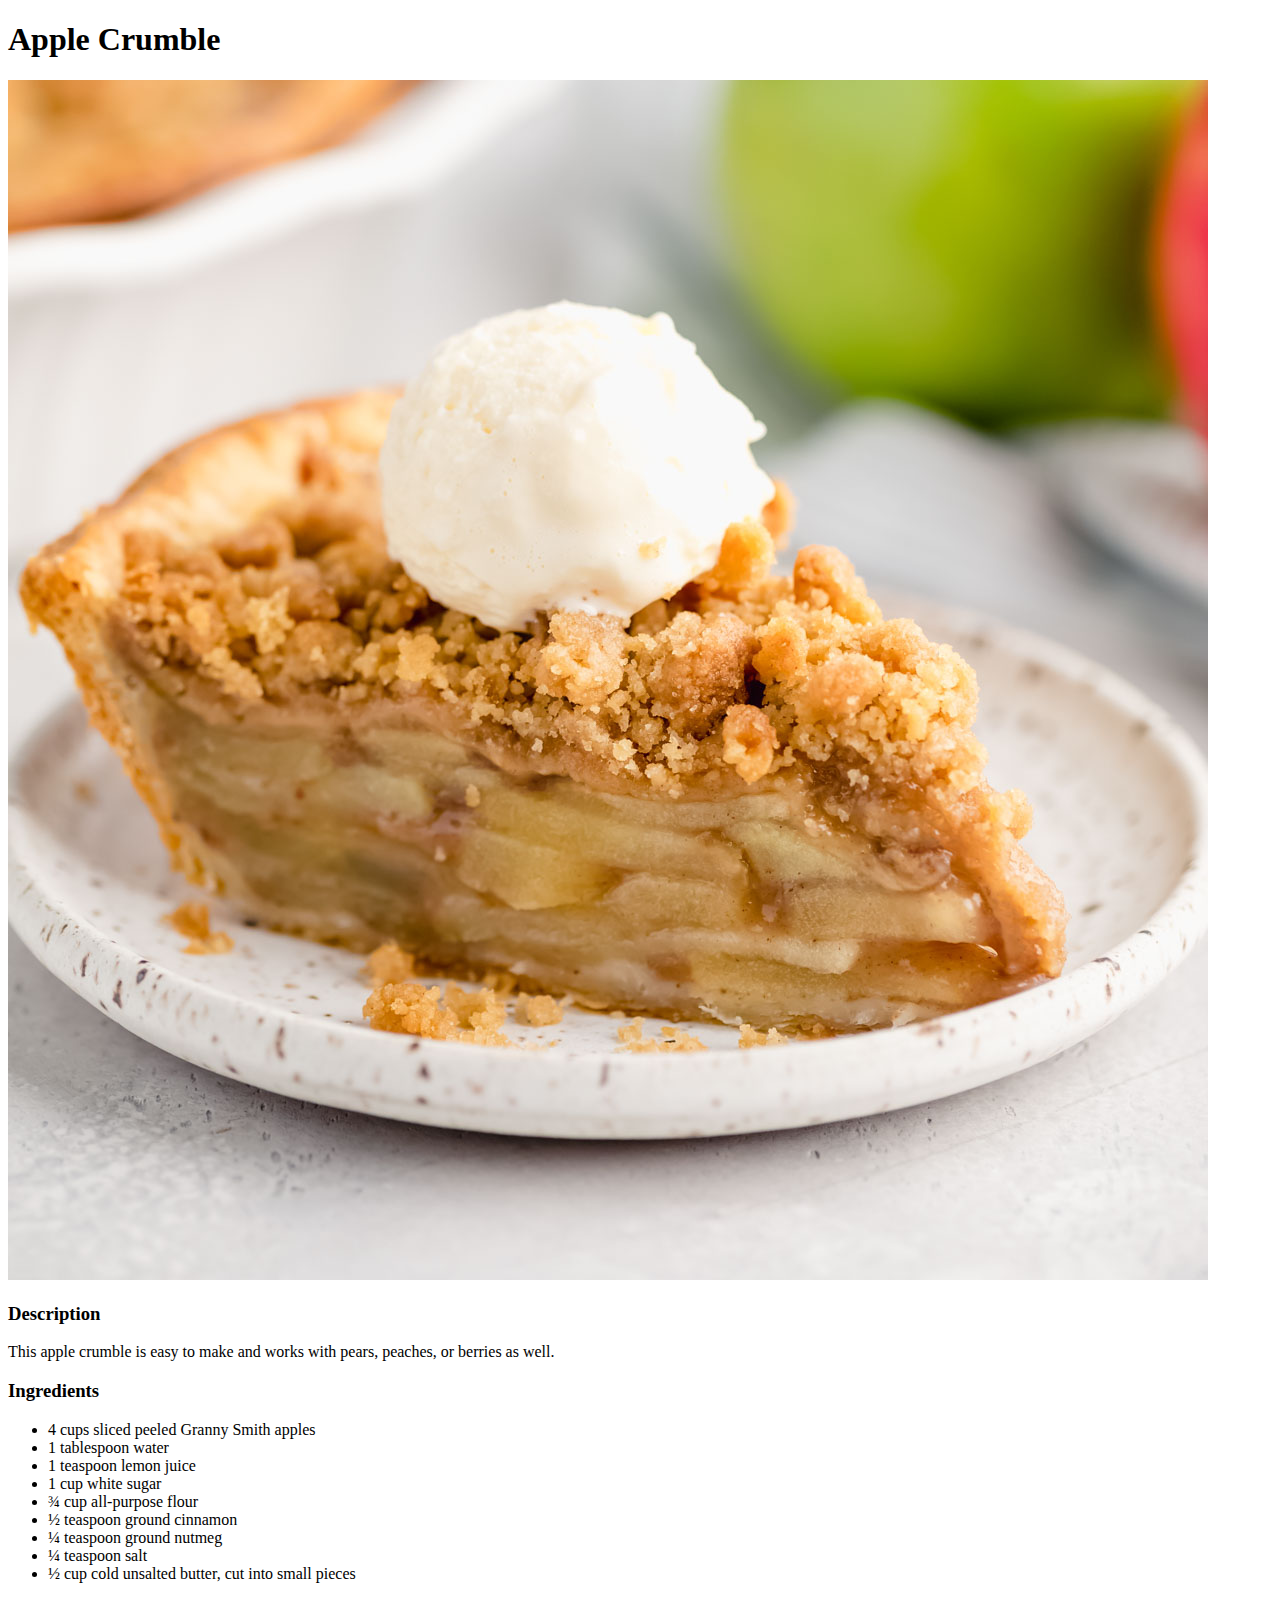
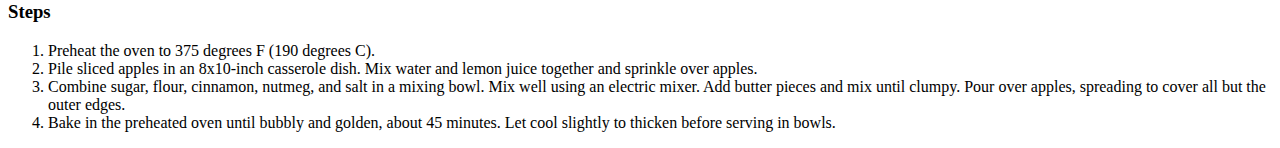
==== recipes/applecrumble.html @ a7abd2ec "Finish basic html page." ====
<!DOCTYPE html>
<html lang="en">
  <head>
    <meta charset="UTF-8" />
    <meta http-equiv="X-UA-Compatible" content="IE=edge" />
    <meta name="viewport" content="width=device-width, initial-scale=1.0" />
    <title>Odin Recipies</title>
  </head>
  <body>
    <h1>Apple Crumble</h1>
    <img src="../imgs/applecrumble.jpg" alt="An applecrumble" />
    <h3>Description</h3>
    <p>
      This apple crumble is easy to make and works with pears, peaches, or
      berries as well.
    </p>
    <h3>Ingredients</h3>
    <ul>
      <li>4 cups sliced peeled Granny Smith apples</li>
      <li>1 tablespoon water</li>
      <li>1 teaspoon lemon juice</li>
      <li>1 cup white sugar</li>
      <li>¾ cup all-purpose flour</li>
      <li>½ teaspoon ground cinnamon</li>
      <li>¼ teaspoon ground nutmeg</li>
      <li>¼ teaspoon salt</li>
      <li>½ cup cold unsalted butter, cut into small pieces</li>
    </ul>
    <h3>Steps</h3>
    <ol>
      <li>Preheat the oven to 375 degrees F (190 degrees C).</li>
      <li>
        Pile sliced apples in an 8x10-inch casserole dish. Mix water and lemon
        juice together and sprinkle over apples.
      </li>
      <li>
        Combine sugar, flour, cinnamon, nutmeg, and salt in a mixing bowl. Mix
        well using an electric mixer. Add butter pieces and mix until clumpy.
        Pour over apples, spreading to cover all but the outer edges.
      </li>
      <li>
        Bake in the preheated oven until bubbly and golden, about 45 minutes.
        Let cool slightly to thicken before serving in bowls.
      </li>
    </ol>
  </body>
</html>
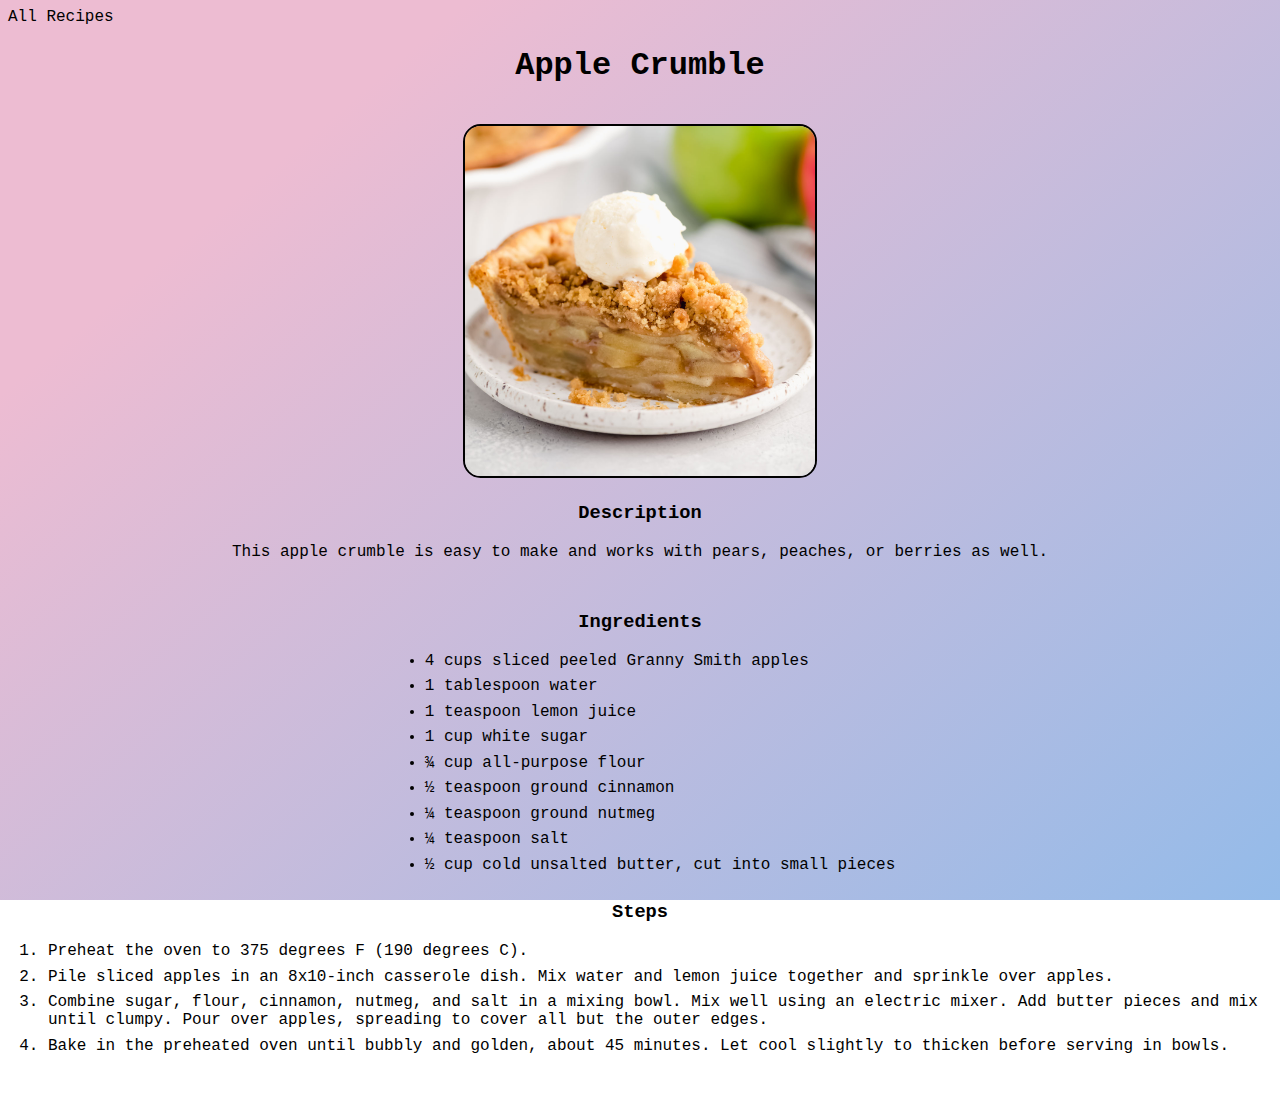
==== commit 9be1cb74: "Add styles to recipes website" ====
--- a/recipes/applecrumble.html
+++ b/recipes/applecrumble.html
@@ -5,40 +5,42 @@
     <meta http-equiv="X-UA-Compatible" content="IE=edge" />
     <meta name="viewport" content="width=device-width, initial-scale=1.0" />
     <title>Odin Recipies</title>
+    <link rel="stylesheet" href="../styles.css" />
   </head>
   <body>
-    <h1>Apple Crumble</h1>
-    <img src="../imgs/applecrumble.jpg" alt="An applecrumble" />
-    <h3>Description</h3>
-    <p>
+    <a class="text" id="homeLink" href="../index.html">All Recipes</a>
+    <h1 class="text">Apple Crumble</h1>
+    <img class="image" src="../imgs/applecrumble.jpg" alt="An applecrumble" />
+    <h3 class="text">Description</h3>
+    <p class="text">
       This apple crumble is easy to make and works with pears, peaches, or
       berries as well.
     </p>
-    <h3>Ingredients</h3>
+    <h3 class="text">Ingredients</h3>
     <ul>
-      <li>4 cups sliced peeled Granny Smith apples</li>
-      <li>1 tablespoon water</li>
-      <li>1 teaspoon lemon juice</li>
-      <li>1 cup white sugar</li>
-      <li>¾ cup all-purpose flour</li>
-      <li>½ teaspoon ground cinnamon</li>
-      <li>¼ teaspoon ground nutmeg</li>
-      <li>¼ teaspoon salt</li>
-      <li>½ cup cold unsalted butter, cut into small pieces</li>
+      <li class="text">4 cups sliced peeled Granny Smith apples</li>
+      <li class="text">1 tablespoon water</li>
+      <li class="text">1 teaspoon lemon juice</li>
+      <li class="text">1 cup white sugar</li>
+      <li class="text">¾ cup all-purpose flour</li>
+      <li class="text">½ teaspoon ground cinnamon</li>
+      <li class="text">¼ teaspoon ground nutmeg</li>
+      <li class="text">¼ teaspoon salt</li>
+      <li class="text">½ cup cold unsalted butter, cut into small pieces</li>
     </ul>
-    <h3>Steps</h3>
-    <ol>
-      <li>Preheat the oven to 375 degrees F (190 degrees C).</li>
-      <li>
+    <h3 class="text">Steps</h3>
+    <ol class="steps">
+      <li class="text">Preheat the oven to 375 degrees F (190 degrees C).</li>
+      <li class="text">
         Pile sliced apples in an 8x10-inch casserole dish. Mix water and lemon
         juice together and sprinkle over apples.
       </li>
-      <li>
+      <li class="text">
         Combine sugar, flour, cinnamon, nutmeg, and salt in a mixing bowl. Mix
         well using an electric mixer. Add butter pieces and mix until clumpy.
         Pour over apples, spreading to cover all but the outer edges.
       </li>
-      <li>
+      <li class="text">
         Bake in the preheated oven until bubbly and golden, about 45 minutes.
         Let cool slightly to thicken before serving in bowls.
       </li>
--- a/styles.css
+++ b/styles.css
@@ -0,0 +1,63 @@
+.image {
+    height: auto;
+    width: 350px;
+}
+
+#homeLink {
+    text-align: left;
+    display: block;
+}
+
+body {
+    background: rgb(237,188,210);
+    background: linear-gradient(140deg, rgba(237,188,210,1) 20%, rgba(148,187,233,1) 100%);
+    background-attachment: fixed;
+    text-align: center;
+}
+
+ol, ul {
+    text-align: left;
+    margin: auto;
+    display: inline-block;
+}
+
+img {
+    border: 2px solid black;
+    border-radius: 5%;
+}
+
+a {
+    text-decoration: none;
+    color: black;
+    
+}
+
+a:hover {
+    text-decoration: underline;
+    color: #ff0f2a;
+}
+
+.text {
+    font-family: monospace, Arial, Helvetica, sans-serif;
+}
+
+li {
+    margin-bottom: 7.5px;
+}
+
+.steps {
+    margin-bottom: 20px;
+}
+
+h3 {
+    margin-top: 20px;
+}
+
+p {
+    margin-bottom: 50px;
+}
+
+h1 {
+    margin-bottom: 40px;
+}
+
